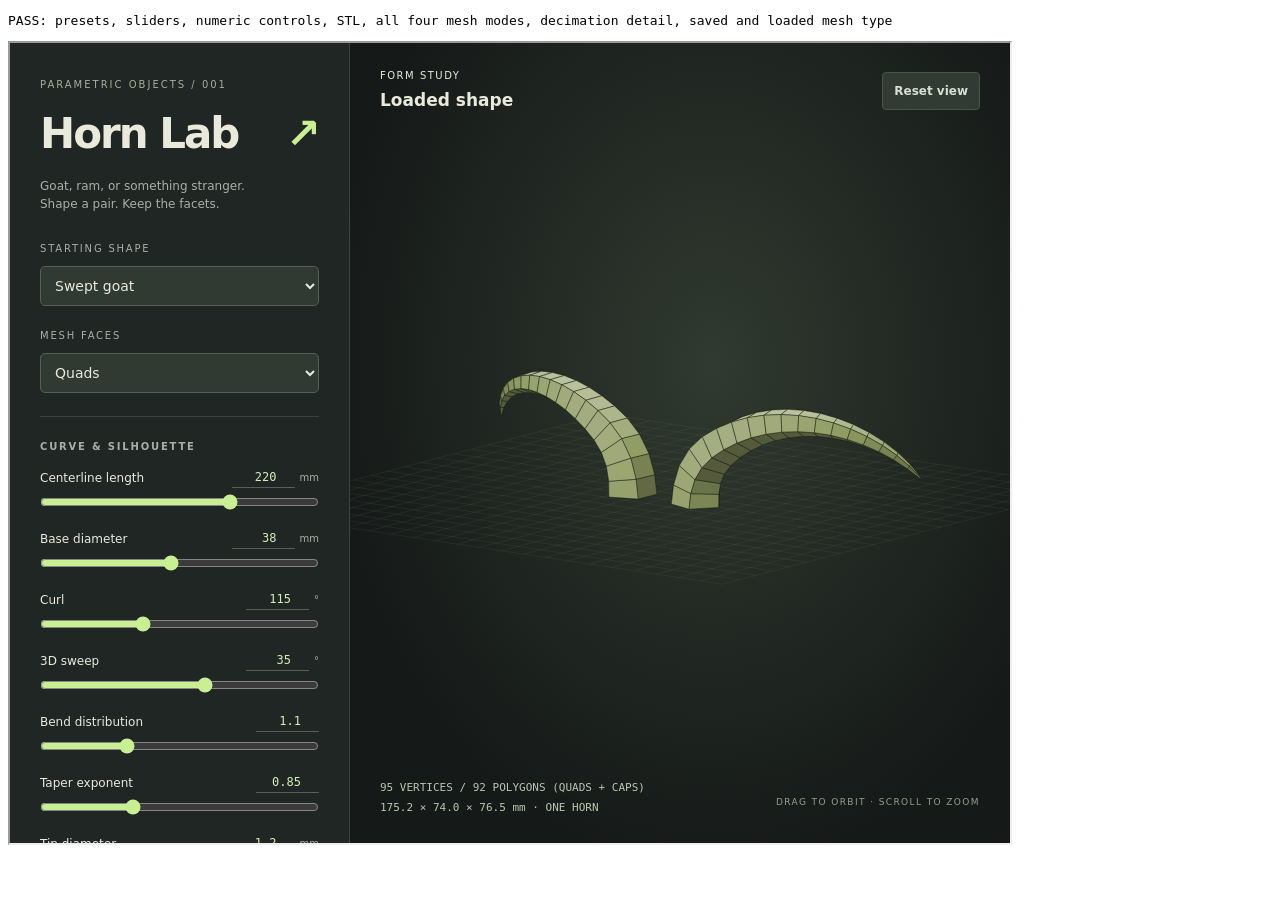
==== tests/browser.html @ 671e2a1a "Build parametric horn editor with quad, triangular and decimated meshes" ====
<!doctype html><meta charset="utf-8"><title>Horn Lab browser checks</title>
<pre id="result">RUNNING</pre><iframe src="../index.html" width="1000" height="800"></iframe>
<script>
document.querySelector('iframe').onload=async function(){
  const w=this.contentWindow,d=w.document,out=document.getElementById('result');
  try {
    function assert(value,message){if(!value)throw Error(message);}
    assert(d.getElementById('stats').textContent.includes('133 VERTICES'),'initial mesh');
    for(const name of ['Ram curl','Twisted ibex','Swept goat']){d.getElementById('preset').value=name;d.getElementById('preset').dispatchEvent(new w.Event('change'));assert(d.getElementById('shape-name').textContent===name,'preset '+name);}
    d.getElementById('lean').value=30;d.getElementById('lean').dispatchEvent(new w.Event('input'));
    assert(d.getElementById('lean-number').value==='30','range updates number');
    d.getElementById('sides-number').value=5;d.getElementById('sides-number').dispatchEvent(new w.Event('input'));
    assert(d.getElementById('stats').textContent.includes('95 VERTICES'),'number changes mesh');
    let blob,name;w.URL.createObjectURL=b=>{blob=b;return 'blob:test';};w.URL.revokeObjectURL=()=>{};w.HTMLAnchorElement.prototype.click=function(){name=this.download;};
    d.getElementById('stl').click();assert((await blob.text()).startsWith('solid horn'),'STL download');
    d.getElementById('right').checked=true;d.getElementById('obj').click();assert(name==='horn-mirrored.obj','mirrored download');assert((await blob.text()).includes('\nf '),'OBJ faces');
    assert((await blob.text()).split('\n').some(line=>line.startsWith('f ')&&line.split(' ').length===5),'quad OBJ');
    for(const type of ['split','decimated']){
      d.getElementById('mesh-type').value=type;d.getElementById('mesh-type').dispatchEvent(new w.Event('change'));
      d.getElementById('obj').click();assert((await blob.text()).split('\n').filter(line=>line.startsWith('f ')).every(line=>line.split(' ').length===4),type+' OBJ');
    }
    const before=d.getElementById('stats').textContent;
    d.getElementById('detail').value=10;d.getElementById('detail').dispatchEvent(new w.Event('input'));
    assert(d.getElementById('stats').textContent!==before,'decimation detail changes mesh');
    d.getElementById('save').click();const decimated=JSON.parse(await blob.text());
    d.getElementById('mesh-type').value='triangles';d.getElementById('mesh-type').dispatchEvent(new w.Event('change'));
    assert(d.getElementById('stats').textContent.includes('186 TRIANGLES'),'triangle preview count');
    d.getElementById('obj').click();assert((await blob.text()).split('\n').filter(line=>line.startsWith('f ')).every(line=>line.split(' ').length===4),'all OBJ faces are triangles');
    d.getElementById('save').click();const saved=JSON.parse(await blob.text());assert(saved.parameters.lean===30&&saved.meshType==='triangles','saved settings');
    const input=d.getElementById('file');
    async function load(data){const transfer=new w.DataTransfer();transfer.items.add(new w.File([JSON.stringify(data)],'settings.json',{type:'application/json'}));input.files=transfer.files;await input.onchange({target:input});}
    d.getElementById('mesh-type').value='quads';await load(saved);assert(d.getElementById('mesh-type').value==='triangles','restored mesh type');
    await load(decimated);assert(d.getElementById('mesh-type').value==='decimated'&&d.getElementById('detail').value==='10','restored decimation');
    delete saved.meshType;await load(saved);assert(d.getElementById('mesh-type').value==='quads','legacy settings default');
    out.textContent='PASS: presets, sliders, numeric controls, STL, all four mesh modes, decimation detail, saved and loaded mesh type';
  }catch(e){out.textContent='FAIL: '+e.stack;}
};
</script>
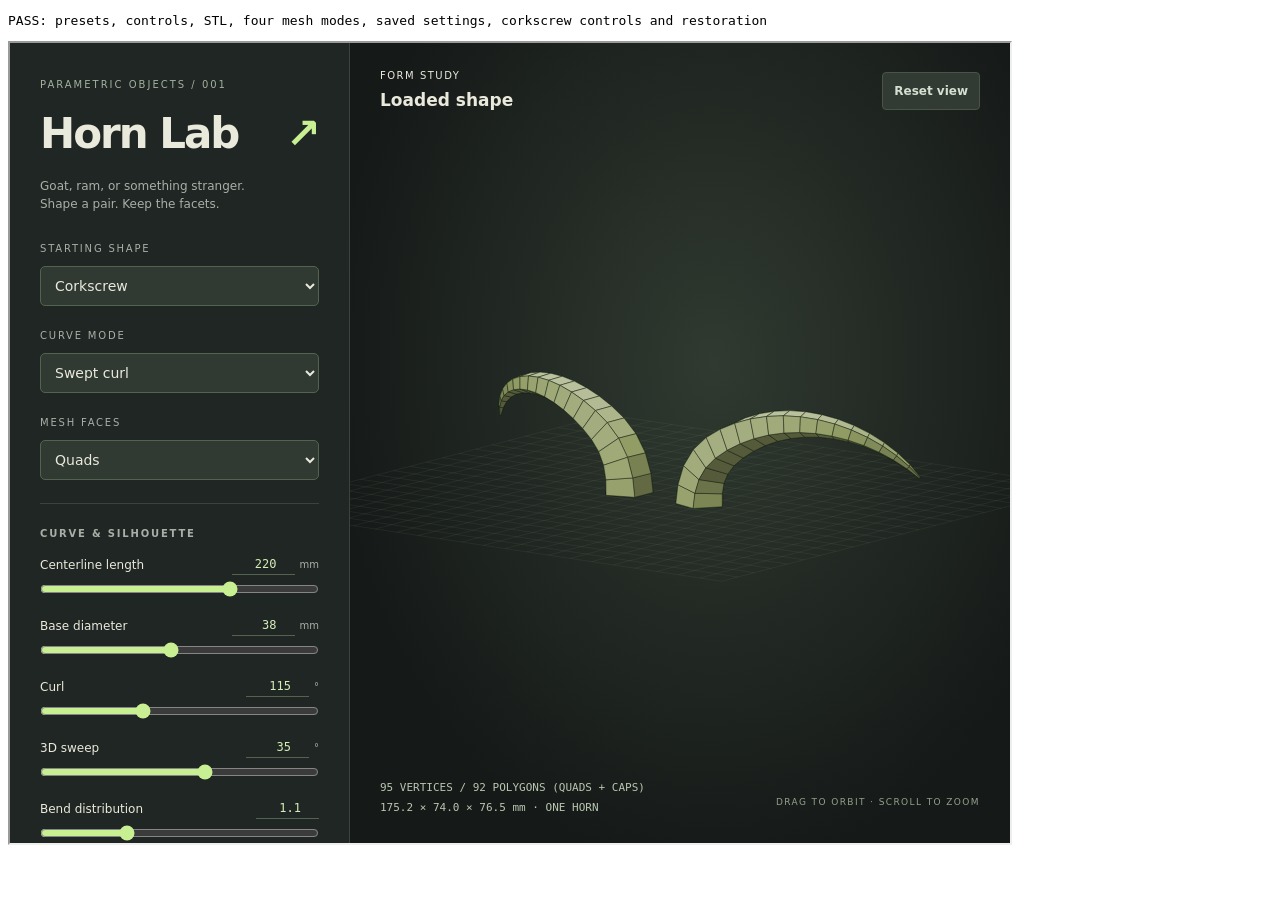
==== commit 57de387e: "Add corkscrew horn mode with adjustable turns and coil spread" ====
--- a/tests/browser.html
+++ b/tests/browser.html
@@ -32,7 +32,15 @@
     d.getElementById('mesh-type').value='quads';await load(saved);assert(d.getElementById('mesh-type').value==='triangles','restored mesh type');
     await load(decimated);assert(d.getElementById('mesh-type').value==='decimated'&&d.getElementById('detail').value==='10','restored decimation');
     delete saved.meshType;await load(saved);assert(d.getElementById('mesh-type').value==='quads','legacy settings default');
-    out.textContent='PASS: presets, sliders, numeric controls, STL, all four mesh modes, decimation detail, saved and loaded mesh type';
+    d.getElementById('preset').value='Corkscrew';d.getElementById('preset').dispatchEvent(new w.Event('change'));
+    assert(d.getElementById('curve-mode').value==='corkscrew','corkscrew preset selects curve mode');
+    assert(d.getElementById('curl').closest('.control').hidden&&!d.getElementById('turns').closest('section').hidden,'mode-specific controls');
+    d.getElementById('turns').value=2;d.getElementById('turns').dispatchEvent(new w.Event('input'));
+    d.getElementById('save').click();const spiral=JSON.parse(await blob.text());assert(spiral.parameters.turns===2&&spiral.parameters.curveMode==='corkscrew','save spiral');
+    d.getElementById('curve-mode').value='curl';d.getElementById('curve-mode').dispatchEvent(new w.Event('change'));
+    await load(spiral);assert(d.getElementById('curve-mode').value==='corkscrew'&&d.getElementById('turns').value==='2','restore spiral');
+    delete saved.parameters.curveMode;await load(saved);assert(d.getElementById('curve-mode').value==='curl','legacy curve mode');
+    out.textContent='PASS: presets, controls, STL, four mesh modes, saved settings, corkscrew controls and restoration';
   }catch(e){out.textContent='FAIL: '+e.stack;}
 };
 </script>
